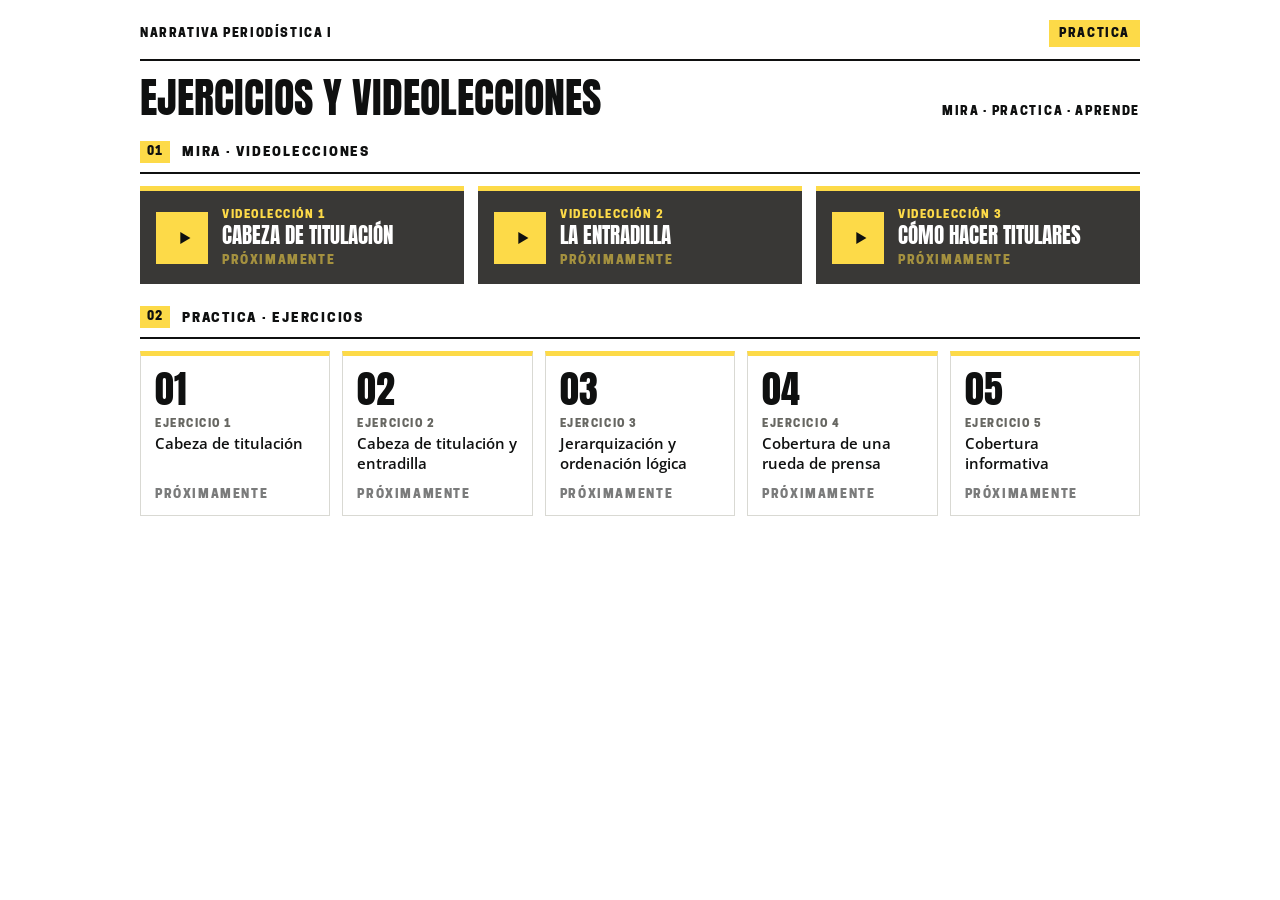
==== ejercicios/index.html @ 67d362e2 "Ejercicios y videolecciones: página con la identidad de marca (enlaces pendientes) Co-Authored-By: C" ====
<!doctype html>
<html lang="es">
<head>
<meta charset="utf-8">
<meta name="viewport" content="width=device-width,initial-scale=1">
<!-- No indexar en buscadores -->
<meta name="robots" content="noindex, nofollow, noarchive, nosnippet, noimageindex">
<meta name="googlebot" content="noindex, nofollow, noarchive, nosnippet, noimageindex">
<meta name="bingbot" content="noindex, nofollow, noarchive, nosnippet">
<meta name="referrer" content="strict-origin-when-cross-origin">
<meta name="color-scheme" content="light">
<title>Ejercicios y videolecciones | Narrativa Periodística I</title>

<!--
  EJERCICIOS Y VIDEOLECCIONES · NARRATIVA PERIODÍSTICA I
  Identidad de marca v2.5 (Anton · Cooper Hewitt · Open Sans).
  ENLACES: rellenar en el bloque «const ENLACES» al final. Vacío = «Próximamente» (no navega).
-->

<link rel="preconnect" href="https://fonts.googleapis.com">
<link rel="preconnect" href="https://fonts.gstatic.com" crossorigin>
<link rel="stylesheet" href="https://fonts.googleapis.com/css2?family=Anton&family=Open+Sans:wght@400;600&display=swap">
<link rel="preload" href="../assets/fonts/CooperHewitt-Heavy.woff2" as="font" type="font/woff2" crossorigin>
<style>
@font-face{font-family:'Cooper Hewitt'; src:url('../assets/fonts/CooperHewitt-Heavy.woff2') format('woff2'); font-weight:800; font-display:swap}
:root{--yellow:#FDDA48;--ink:#0F1010;--stone:#393836;--stone-2:#2B2A28;--paper:#fff;--muted:#676762;--line:#D9D9D3;--card:#F4F4F0;
  --f-label:'Cooper Hewitt','Open Sans',Arial,sans-serif}
*{box-sizing:border-box}
body{margin:0;background:var(--paper);color:var(--ink);font-family:'Open Sans',Arial,sans-serif;-webkit-font-smoothing:antialiased}
main{max-width:1080px;margin:auto;padding:20px clamp(14px,4vw,40px) 24px}
.label{font-family:var(--f-label);font-weight:800;text-transform:uppercase;letter-spacing:.14em;font-size:11px;line-height:1.3}

.topline{display:flex;align-items:center;justify-content:space-between;gap:8px 12px;flex-wrap:wrap;border-bottom:2px solid var(--ink);padding-bottom:12px}
.topline .label{font-size:11.5px}
.tag{background:var(--yellow);padding:6px 10px;white-space:nowrap}

.cabecera{display:flex;align-items:baseline;justify-content:space-between;gap:4px 24px;flex-wrap:wrap;margin:16px 0 4px}
.cabecera h1{font:400 clamp(28px,4vw,42px)/1 'Anton',sans-serif;text-transform:uppercase;margin:0}
.cabecera p{margin:0;font-family:var(--f-label);font-weight:800;text-transform:uppercase;letter-spacing:.14em;font-size:12px}

/* Rótulos de sección, como en la portada */
.seccion{display:flex;align-items:center;gap:12px;margin:22px 0 12px;padding-bottom:9px;border-bottom:2px solid var(--ink);
  font:800 12.5px/1.2 var(--f-label);letter-spacing:.14em;text-transform:uppercase}
.seccion .num{display:grid;place-items:center;min-width:30px;height:22px;padding:0 6px;background:var(--yellow);font-size:11.5px;letter-spacing:.06em}

.fl{width:15px;height:15px;fill:none;stroke:currentColor;stroke-width:2.2;stroke-linecap:round;stroke-linejoin:round;transition:transform .2s}
.ir{display:inline-flex;align-items:center;gap:7px;font:800 11.5px/1.2 var(--f-label);letter-spacing:.14em;text-transform:uppercase}
a{text-decoration:none;color:inherit}
a[href]:hover .fl{transform:translate(3px,-3px)}

/* 01 · Videolecciones: tarjetas carbón (pantalla) con botón de reproducir */
.videos{display:grid;grid-template-columns:repeat(3,1fr);gap:14px}
.video{display:flex;align-items:center;gap:14px;padding:16px;background:var(--stone);color:#fff;border-top:5px solid var(--yellow);transition:background .2s}
.play{flex:none;width:52px;height:52px;background:var(--yellow);display:grid;place-items:center}
.play svg{width:22px;height:22px;fill:var(--ink);margin-left:3px}
.video .txt{display:flex;flex-direction:column;gap:3px;min-width:0}
.video .label{color:var(--yellow)}
.video h3{font:400 clamp(18px,2vw,21px)/1.1 'Anton',sans-serif;text-transform:uppercase;margin:0}
.video .ir{color:var(--yellow);margin-top:4px}
a.video[href]:hover{background:var(--stone-2)}

/* 02 · Ejercicios: tarjetas blancas con número grande */
.ejercicios{display:grid;grid-template-columns:repeat(5,1fr);gap:12px}
.ejercicio{display:flex;flex-direction:column;gap:4px;padding:14px 14px 14px;background:var(--paper);border:1px solid var(--line);border-top:5px solid var(--yellow);transition:border-color .2s}
.ejercicio .n{font:400 38px/1 'Anton',sans-serif;margin-bottom:4px}
.ejercicio .label{color:var(--muted)}
.ejercicio h3{font:600 14.5px/1.35 'Open Sans',sans-serif;margin:0}
.ejercicio .ir{margin-top:auto;padding-top:10px}
a.ejercicio[href]:hover{border-color:var(--ink);border-top-color:var(--yellow)}

a:focus-visible{outline:3px solid var(--ink);outline-offset:3px}
.pendiente{cursor:default}
.pendiente .ir{opacity:.55}

@media(max-width:900px){
  .ejercicios{gap:10px}
  .ejercicio{padding:12px 11px}
  .ejercicio .n{font-size:32px}
  .ejercicio .label{font-size:10px;letter-spacing:.1em}
  .ejercicio h3{font-size:13.5px}
  .ejercicio .ir{font-size:10.5px;letter-spacing:.1em}
}
@media(max-width:700px){
  .ejercicios{grid-template-columns:repeat(3,1fr)}
}
@media(max-width:760px){
  .videos{gap:10px}
  .video{flex-direction:column;align-items:flex-start;gap:10px;padding:14px}
  .play{width:44px;height:44px}
}
@media(max-width:600px){
  .videos{grid-template-columns:1fr}
  .video{flex-direction:row;align-items:center}
  .video h3{font-size:20px}
  .ejercicio:last-child{grid-column:1/-1}
}
@media(max-width:600px){
  main{padding:12px 10px 18px}
  .topline .label{font-size:10px}
  .ejercicios{grid-template-columns:1fr 1fr}
}
@media(prefers-reduced-motion:reduce){.fl,.video,.ejercicio{transition:none}}
</style>
</head>
<body>
<main>
  <header class="topline"><span class="label">Narrativa Periodística I</span><span class="label tag">Practica</span></header>

  <div class="cabecera">
    <h1>Ejercicios y videolecciones</h1>
    <p>Mira · Practica · Aprende</p>
  </div>

  <section aria-labelledby="s1">
    <h2 class="seccion" id="s1"><span class="num">01</span>Mira · Videolecciones</h2>
    <div class="videos">
    <a class="video" data-enlace="vl1">
      <span class="play" aria-hidden="true"><svg viewBox="0 0 24 24"><path d="M8 5.5v13l11-6.5z"/></svg></span>
      <span class="txt">
        <span class="label">Videolección 1</span>
        <h3>Cabeza de titulación</h3>
        <span class="ir">Ver <svg class="fl" viewBox="0 0 24 24" aria-hidden="true"><path d="M7 17L17 7M9 7h8v8"/></svg></span>
      </span>
    </a>
    <a class="video" data-enlace="vl2">
      <span class="play" aria-hidden="true"><svg viewBox="0 0 24 24"><path d="M8 5.5v13l11-6.5z"/></svg></span>
      <span class="txt">
        <span class="label">Videolección 2</span>
        <h3>La entradilla</h3>
        <span class="ir">Ver <svg class="fl" viewBox="0 0 24 24" aria-hidden="true"><path d="M7 17L17 7M9 7h8v8"/></svg></span>
      </span>
    </a>
    <a class="video" data-enlace="vl3">
      <span class="play" aria-hidden="true"><svg viewBox="0 0 24 24"><path d="M8 5.5v13l11-6.5z"/></svg></span>
      <span class="txt">
        <span class="label">Videolección 3</span>
        <h3>Cómo hacer titulares</h3>
        <span class="ir">Ver <svg class="fl" viewBox="0 0 24 24" aria-hidden="true"><path d="M7 17L17 7M9 7h8v8"/></svg></span>
      </span>
    </a>
    </div>
  </section>

  <section aria-labelledby="s2">
    <h2 class="seccion" id="s2"><span class="num">02</span>Practica · Ejercicios</h2>
    <div class="ejercicios">
    <a class="ejercicio" data-enlace="ej1">
      <span class="n" aria-hidden="true">01</span>
      <span class="label">Ejercicio 1</span>
      <h3>Cabeza de titulación</h3>
      <span class="ir">Hacer <svg class="fl" viewBox="0 0 24 24" aria-hidden="true"><path d="M7 17L17 7M9 7h8v8"/></svg></span>
    </a>
    <a class="ejercicio" data-enlace="ej2">
      <span class="n" aria-hidden="true">02</span>
      <span class="label">Ejercicio 2</span>
      <h3>Cabeza de titulación y entradilla</h3>
      <span class="ir">Hacer <svg class="fl" viewBox="0 0 24 24" aria-hidden="true"><path d="M7 17L17 7M9 7h8v8"/></svg></span>
    </a>
    <a class="ejercicio" data-enlace="ej3">
      <span class="n" aria-hidden="true">03</span>
      <span class="label">Ejercicio 3</span>
      <h3>Jerarquización y ordenación lógica</h3>
      <span class="ir">Hacer <svg class="fl" viewBox="0 0 24 24" aria-hidden="true"><path d="M7 17L17 7M9 7h8v8"/></svg></span>
    </a>
    <a class="ejercicio" data-enlace="ej4">
      <span class="n" aria-hidden="true">04</span>
      <span class="label">Ejercicio 4</span>
      <h3>Cobertura de una rueda de prensa</h3>
      <span class="ir">Hacer <svg class="fl" viewBox="0 0 24 24" aria-hidden="true"><path d="M7 17L17 7M9 7h8v8"/></svg></span>
    </a>
    <a class="ejercicio" data-enlace="ej5">
      <span class="n" aria-hidden="true">05</span>
      <span class="label">Ejercicio 5</span>
      <h3>Cobertura informativa</h3>
      <span class="ir">Hacer <svg class="fl" viewBox="0 0 24 24" aria-hidden="true"><path d="M7 17L17 7M9 7h8v8"/></svg></span>
    </a>
    </div>
  </section>
</main>

<script>
/* ENLACES: pega entre comillas la dirección de cada elemento.
   Se abren en una pestaña nueva para salir del iframe. Vacío = «Próximamente». */
const ENLACES = {
  "vl1": "",   // Videolección 1 · Cabeza de titulación
  "vl2": "",   // Videolección 2 · La entradilla
  "vl3": "",   // Videolección 3 · Cómo hacer titulares (antes «Clase online»)
  "ej1": "",   // Ejercicio 1 · Cabeza de titulación
  "ej2": "",   // Ejercicio 2 · Cabeza de titulación y entradilla
  "ej3": "",   // Ejercicio 3 · Jerarquización y ordenación lógica
  "ej4": "",   // Ejercicio 4 · Cobertura de una rueda de prensa
  "ej5": ""    // Ejercicio 5 · Cobertura informativa
};
document.querySelectorAll('[data-enlace]').forEach(a => {
  const url = (ENLACES[a.dataset.enlace] || '').trim();
  if (url) { a.href = url; a.target = '_blank'; a.rel = 'noopener noreferrer'; }
  else { a.classList.add('pendiente'); a.setAttribute('aria-disabled', 'true'); a.querySelector('.ir').textContent = 'Próximamente'; }
});
</script>
</body>
</html>
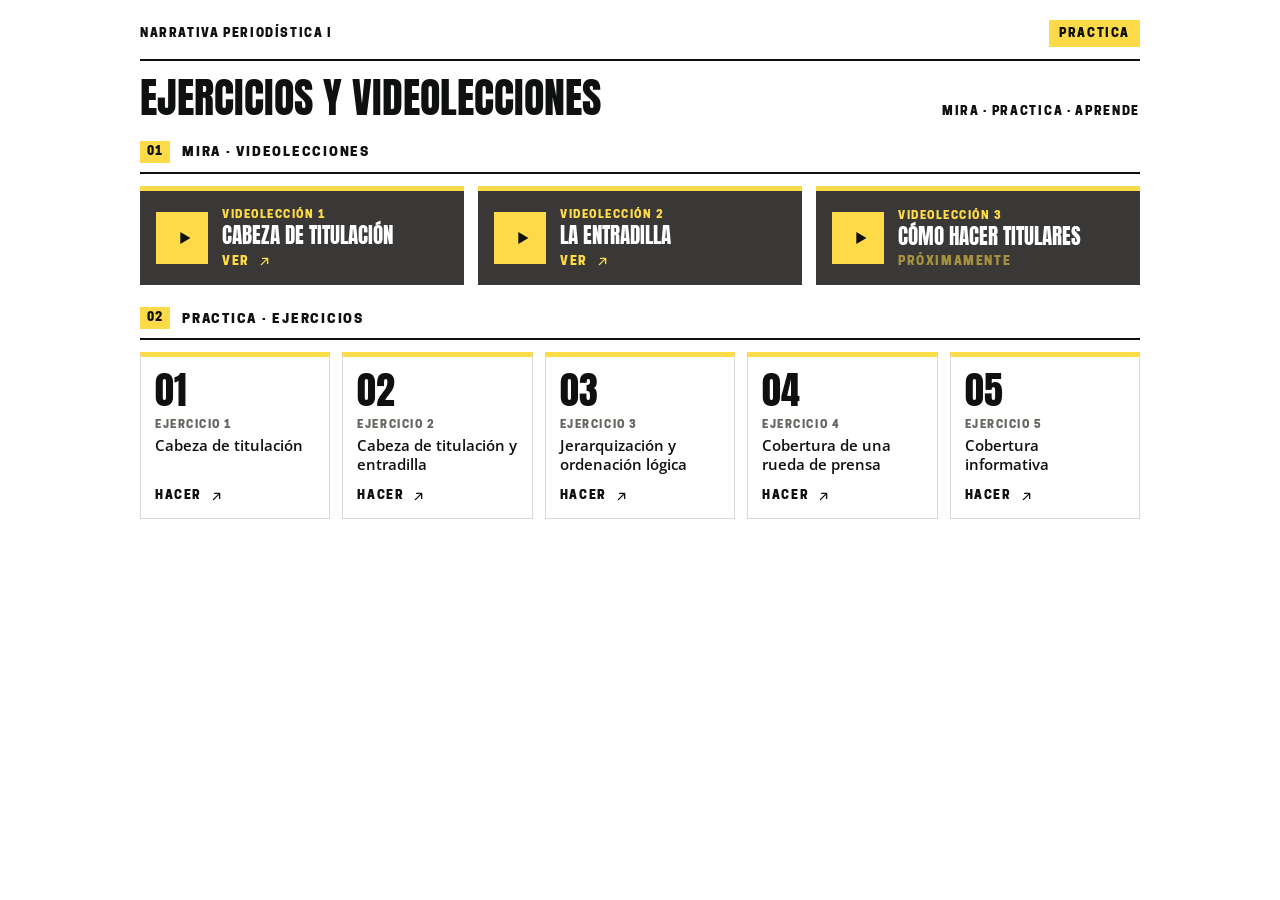
==== commit 3d2a3ce2: "Ejercicios y videolecciones: enlaces a las tareas de Canvas (videolecciones 1-2 y ejercicios 1-5) Co" ====
--- a/ejercicios/index.html
+++ b/ejercicios/index.html
@@ -182,14 +182,14 @@
 /* ENLACES: pega entre comillas la dirección de cada elemento.
    Se abren en una pestaña nueva para salir del iframe. Vacío = «Próximamente». */
 const ENLACES = {
-  "vl1": "",   // Videolección 1 · Cabeza de titulación
-  "vl2": "",   // Videolección 2 · La entradilla
+  "vl1": "https://ufv-es.instructure.com/courses/70362/assignments/579070",   // Videolección 1 · Cabeza de titulación
+  "vl2": "https://ufv-es.instructure.com/courses/70362/assignments/579071",   // Videolección 2 · La entradilla
   "vl3": "",   // Videolección 3 · Cómo hacer titulares (antes «Clase online»)
-  "ej1": "",   // Ejercicio 1 · Cabeza de titulación
-  "ej2": "",   // Ejercicio 2 · Cabeza de titulación y entradilla
-  "ej3": "",   // Ejercicio 3 · Jerarquización y ordenación lógica
-  "ej4": "",   // Ejercicio 4 · Cobertura de una rueda de prensa
-  "ej5": ""    // Ejercicio 5 · Cobertura informativa
+  "ej1": "https://ufv-es.instructure.com/courses/70362/assignments/579025",   // Ejercicio 1 · Cabeza de titulación
+  "ej2": "https://ufv-es.instructure.com/courses/70362/assignments/579027",   // Ejercicio 2 · Cabeza de titulación y entradilla
+  "ej3": "https://ufv-es.instructure.com/courses/70362/assignments/579024",   // Ejercicio 3 · Jerarquización y ordenación lógica
+  "ej4": "https://ufv-es.instructure.com/courses/70362/assignments/579010",   // Ejercicio 4 · Cobertura de una rueda de prensa
+  "ej5": "https://ufv-es.instructure.com/courses/70362/assignments/579014"    // Ejercicio 5 · Cobertura informativa
 };
 document.querySelectorAll('[data-enlace]').forEach(a => {
   const url = (ENLACES[a.dataset.enlace] || '').trim();
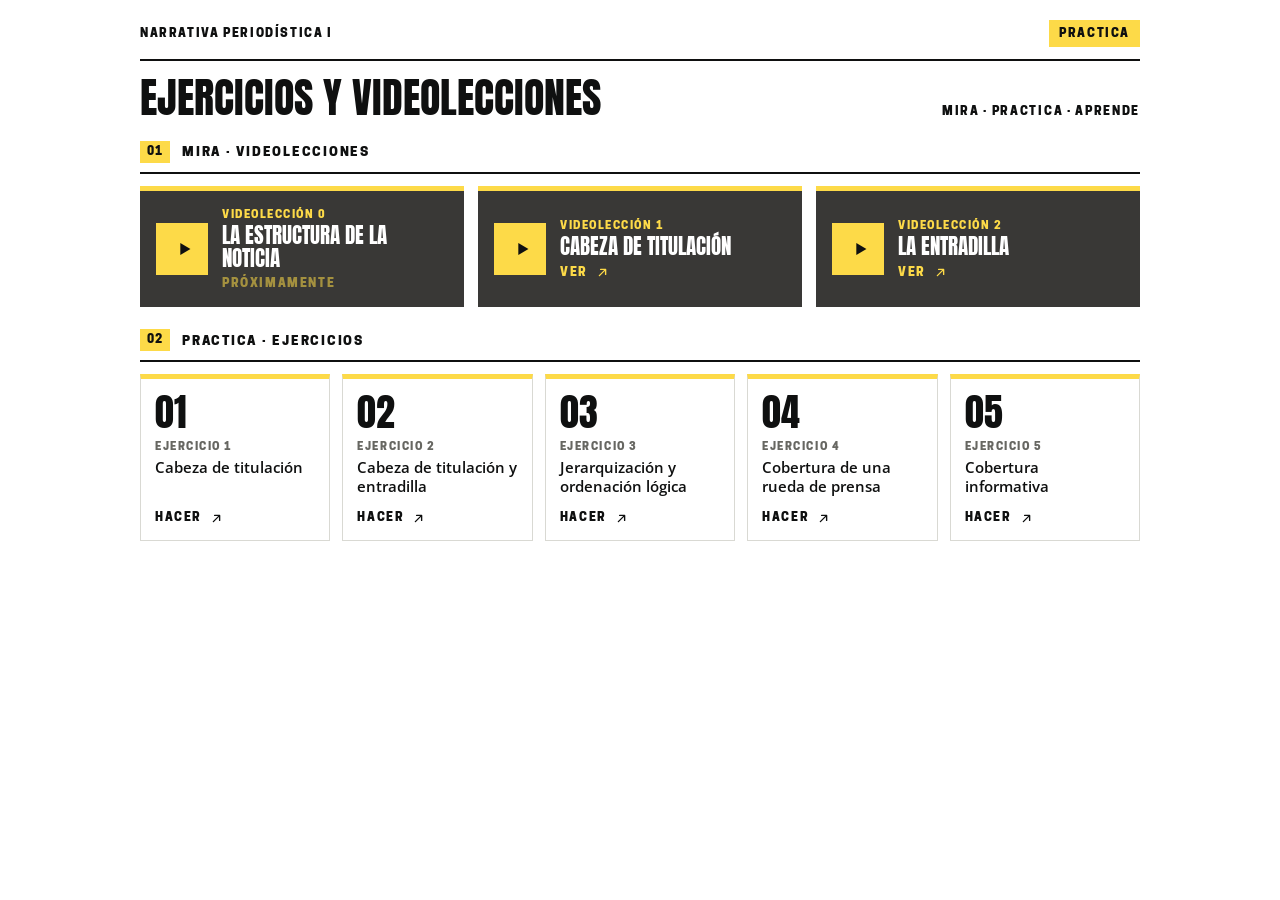
==== commit 05ecdc5a: "Ejercicios y videolecciones: nueva Videolección 0 (La estructura de la noticia); la 1 y la 2 se desp" ====
--- a/ejercicios/index.html
+++ b/ejercicios/index.html
@@ -114,6 +114,14 @@
   <section aria-labelledby="s1">
     <h2 class="seccion" id="s1"><span class="num">01</span>Mira · Videolecciones</h2>
     <div class="videos">
+    <a class="video" data-enlace="vl0">
+      <span class="play" aria-hidden="true"><svg viewBox="0 0 24 24"><path d="M8 5.5v13l11-6.5z"/></svg></span>
+      <span class="txt">
+        <span class="label">Videolección 0</span>
+        <h3>La estructura de la noticia</h3>
+        <span class="ir">Ver <svg class="fl" viewBox="0 0 24 24" aria-hidden="true"><path d="M7 17L17 7M9 7h8v8"/></svg></span>
+      </span>
+    </a>
     <a class="video" data-enlace="vl1">
       <span class="play" aria-hidden="true"><svg viewBox="0 0 24 24"><path d="M8 5.5v13l11-6.5z"/></svg></span>
       <span class="txt">
@@ -130,14 +138,6 @@
         <span class="ir">Ver <svg class="fl" viewBox="0 0 24 24" aria-hidden="true"><path d="M7 17L17 7M9 7h8v8"/></svg></span>
       </span>
     </a>
-    <a class="video" data-enlace="vl3">
-      <span class="play" aria-hidden="true"><svg viewBox="0 0 24 24"><path d="M8 5.5v13l11-6.5z"/></svg></span>
-      <span class="txt">
-        <span class="label">Videolección 3</span>
-        <h3>Cómo hacer titulares</h3>
-        <span class="ir">Ver <svg class="fl" viewBox="0 0 24 24" aria-hidden="true"><path d="M7 17L17 7M9 7h8v8"/></svg></span>
-      </span>
-    </a>
     </div>
   </section>
 
@@ -182,9 +182,9 @@
 /* ENLACES: pega entre comillas la dirección de cada elemento.
    Se abren en una pestaña nueva para salir del iframe. Vacío = «Próximamente». */
 const ENLACES = {
+  "vl0": "",   // Videolección 0 · La estructura de la noticia
   "vl1": "https://ufv-es.instructure.com/courses/70362/assignments/579070",   // Videolección 1 · Cabeza de titulación
   "vl2": "https://ufv-es.instructure.com/courses/70362/assignments/579071",   // Videolección 2 · La entradilla
-  "vl3": "",   // Videolección 3 · Cómo hacer titulares (antes «Clase online»)
   "ej1": "https://ufv-es.instructure.com/courses/70362/assignments/579025",   // Ejercicio 1 · Cabeza de titulación
   "ej2": "https://ufv-es.instructure.com/courses/70362/assignments/579027",   // Ejercicio 2 · Cabeza de titulación y entradilla
   "ej3": "https://ufv-es.instructure.com/courses/70362/assignments/579024",   // Ejercicio 3 · Jerarquización y ordenación lógica
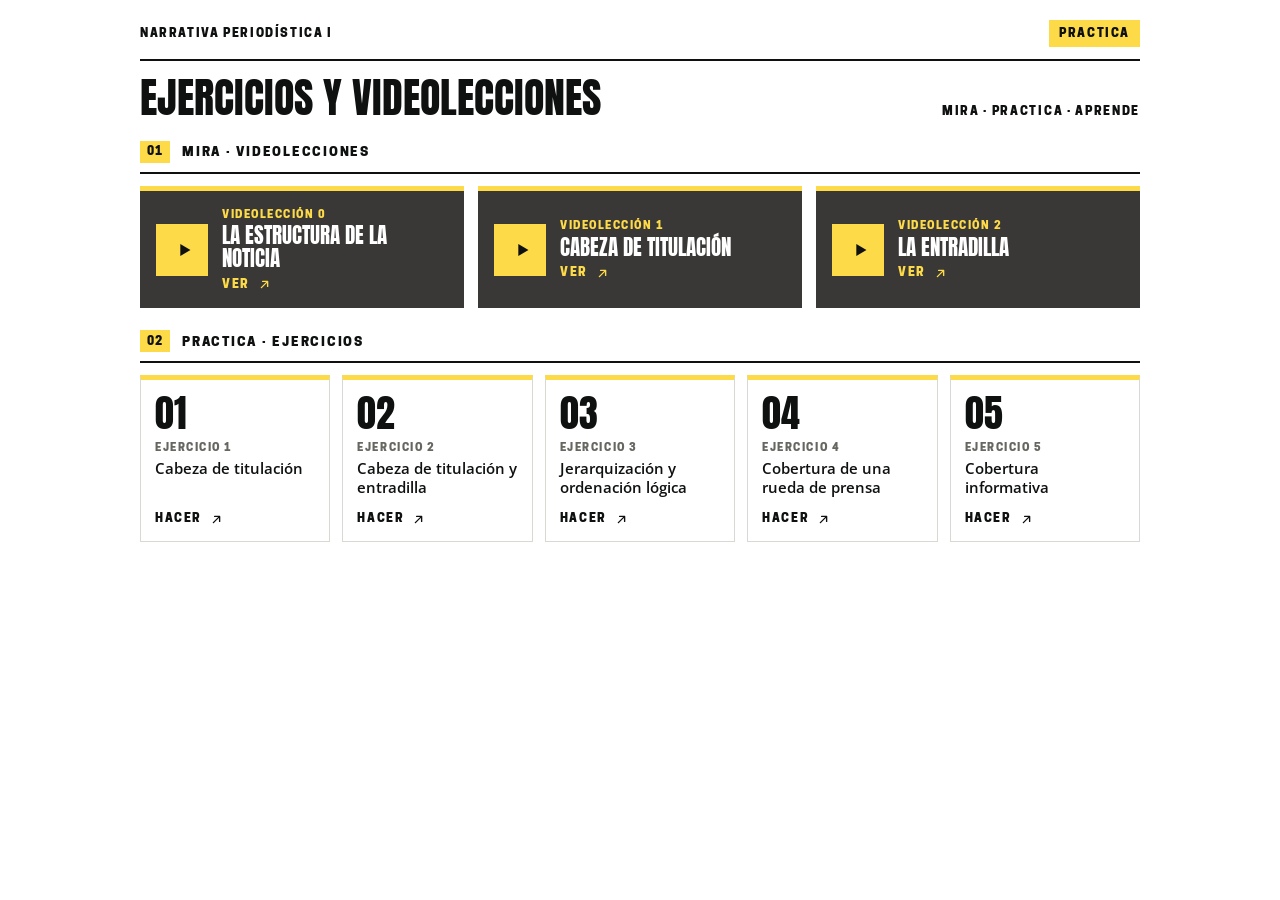
==== commit 031446b1: "Ejercicios y videolecciones: enlace de la Videolección 0 Co-Authored-By: Claude Opus 5.5 <noreply@an" ====
--- a/ejercicios/index.html
+++ b/ejercicios/index.html
@@ -182,7 +182,7 @@
 /* ENLACES: pega entre comillas la dirección de cada elemento.
    Se abren en una pestaña nueva para salir del iframe. Vacío = «Próximamente». */
 const ENLACES = {
-  "vl0": "",   // Videolección 0 · La estructura de la noticia
+  "vl0": "https://ufv-es.instructure.com/courses/70362/assignments/627763",   // Videolección 0 · La estructura de la noticia
   "vl1": "https://ufv-es.instructure.com/courses/70362/assignments/579070",   // Videolección 1 · Cabeza de titulación
   "vl2": "https://ufv-es.instructure.com/courses/70362/assignments/579071",   // Videolección 2 · La entradilla
   "ej1": "https://ufv-es.instructure.com/courses/70362/assignments/579025",   // Ejercicio 1 · Cabeza de titulación
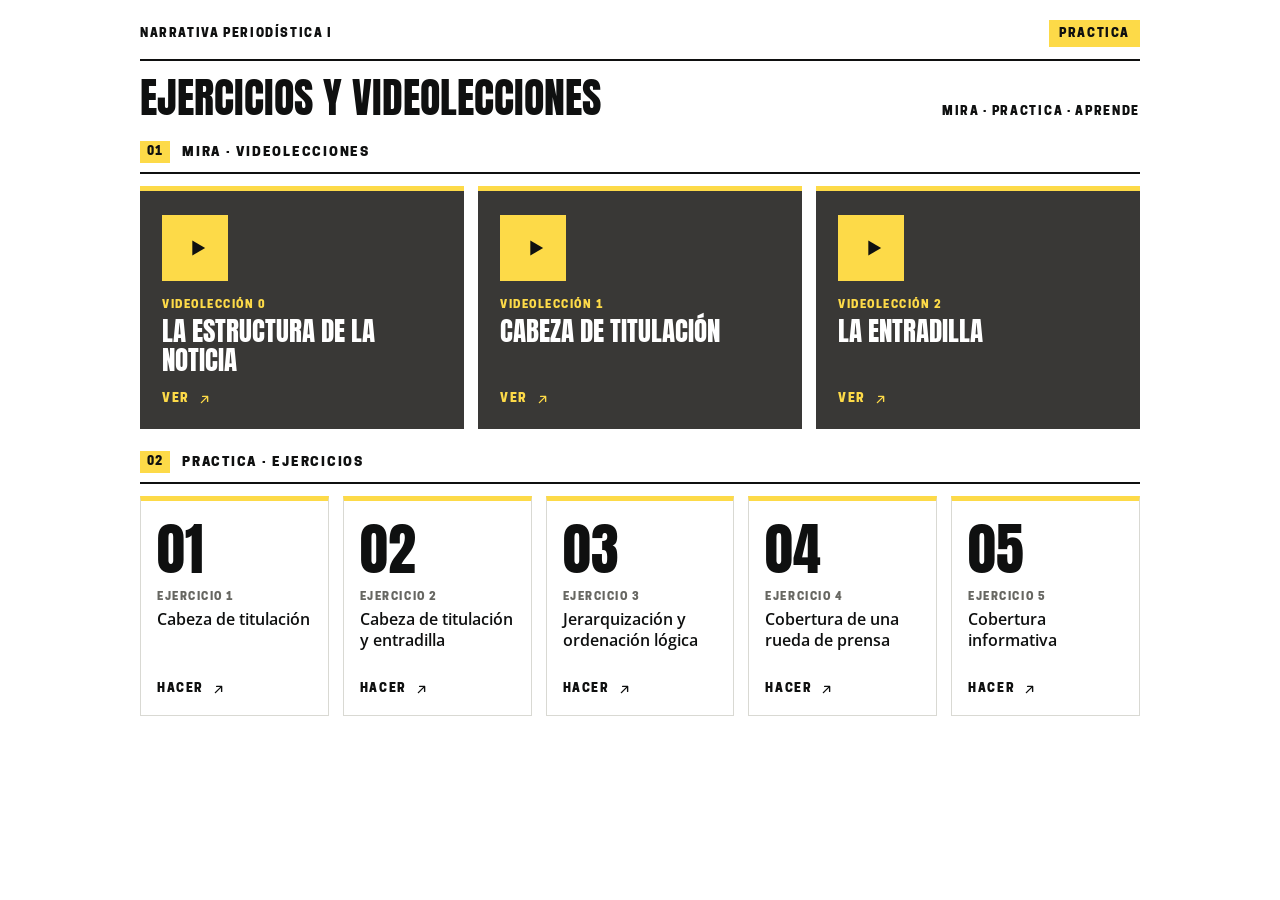
==== commit d49b95bd: "Ejercicios y videolecciones: tarjetas más grandes (iframe a 780) Co-Authored-By: Claude Opus 5.5 <no" ====
--- a/ejercicios/index.html
+++ b/ejercicios/index.html
@@ -50,21 +50,21 @@
 
 /* 01 · Videolecciones: tarjetas carbón (pantalla) con botón de reproducir */
 .videos{display:grid;grid-template-columns:repeat(3,1fr);gap:14px}
-.video{display:flex;align-items:center;gap:14px;padding:16px;background:var(--stone);color:#fff;border-top:5px solid var(--yellow);transition:background .2s}
-.play{flex:none;width:52px;height:52px;background:var(--yellow);display:grid;place-items:center}
-.play svg{width:22px;height:22px;fill:var(--ink);margin-left:3px}
-.video .txt{display:flex;flex-direction:column;gap:3px;min-width:0}
+.video{display:flex;flex-direction:column;align-items:flex-start;gap:16px;min-height:230px;padding:24px 22px 22px;background:var(--stone);color:#fff;border-top:5px solid var(--yellow);transition:background .2s}
+.play{flex:none;width:66px;height:66px;background:var(--yellow);display:grid;place-items:center}
+.play svg{width:28px;height:28px;fill:var(--ink);margin-left:3px}
+.video .txt{display:flex;flex-direction:column;gap:5px;min-width:0;flex:1;width:100%}
 .video .label{color:var(--yellow)}
-.video h3{font:400 clamp(18px,2vw,21px)/1.1 'Anton',sans-serif;text-transform:uppercase;margin:0}
-.video .ir{color:var(--yellow);margin-top:4px}
+.video h3{font:400 clamp(21px,2.6vw,27px)/1.08 'Anton',sans-serif;text-transform:uppercase;margin:0}
+.video .ir{color:var(--yellow);margin-top:auto;padding-top:12px}
 a.video[href]:hover{background:var(--stone-2)}
 
 /* 02 · Ejercicios: tarjetas blancas con número grande */
-.ejercicios{display:grid;grid-template-columns:repeat(5,1fr);gap:12px}
-.ejercicio{display:flex;flex-direction:column;gap:4px;padding:14px 14px 14px;background:var(--paper);border:1px solid var(--line);border-top:5px solid var(--yellow);transition:border-color .2s}
-.ejercicio .n{font:400 38px/1 'Anton',sans-serif;margin-bottom:4px}
+.ejercicios{display:grid;grid-template-columns:repeat(5,1fr);gap:14px}
+.ejercicio{display:flex;flex-direction:column;gap:6px;min-height:220px;padding:20px 16px 18px;background:var(--paper);border:1px solid var(--line);border-top:5px solid var(--yellow);transition:border-color .2s}
+.ejercicio .n{font:400 56px/1 'Anton',sans-serif;margin-bottom:6px}
 .ejercicio .label{color:var(--muted)}
-.ejercicio h3{font:600 14.5px/1.35 'Open Sans',sans-serif;margin:0}
+.ejercicio h3{font:600 15.5px/1.35 'Open Sans',sans-serif;margin:0}
 .ejercicio .ir{margin-top:auto;padding-top:10px}
 a.ejercicio[href]:hover{border-color:var(--ink);border-top-color:var(--yellow)}
 
@@ -74,10 +74,10 @@
 
 @media(max-width:900px){
   .ejercicios{gap:10px}
-  .ejercicio{padding:12px 11px}
-  .ejercicio .n{font-size:32px}
+  .ejercicio{padding:16px 12px 14px;min-height:200px}
+  .ejercicio .n{font-size:46px}
   .ejercicio .label{font-size:10px;letter-spacing:.1em}
-  .ejercicio h3{font-size:13.5px}
+  .ejercicio h3{font-size:14px}
   .ejercicio .ir{font-size:10.5px;letter-spacing:.1em}
 }
 @media(max-width:700px){
@@ -85,13 +85,15 @@
 }
 @media(max-width:760px){
   .videos{gap:10px}
-  .video{flex-direction:column;align-items:flex-start;gap:10px;padding:14px}
-  .play{width:44px;height:44px}
+  .video{gap:12px;padding:18px 16px;min-height:200px}
+  .play{width:54px;height:54px}
 }
 @media(max-width:600px){
   .videos{grid-template-columns:1fr}
-  .video{flex-direction:row;align-items:center}
-  .video h3{font-size:20px}
+  .video{flex-direction:row;align-items:center;min-height:0}
+  .video .ir{margin-top:4px;padding-top:0}
+  .video h3{font-size:22px}
+  .ejercicio{min-height:0}
   .ejercicio:last-child{grid-column:1/-1}
 }
 @media(max-width:600px){
